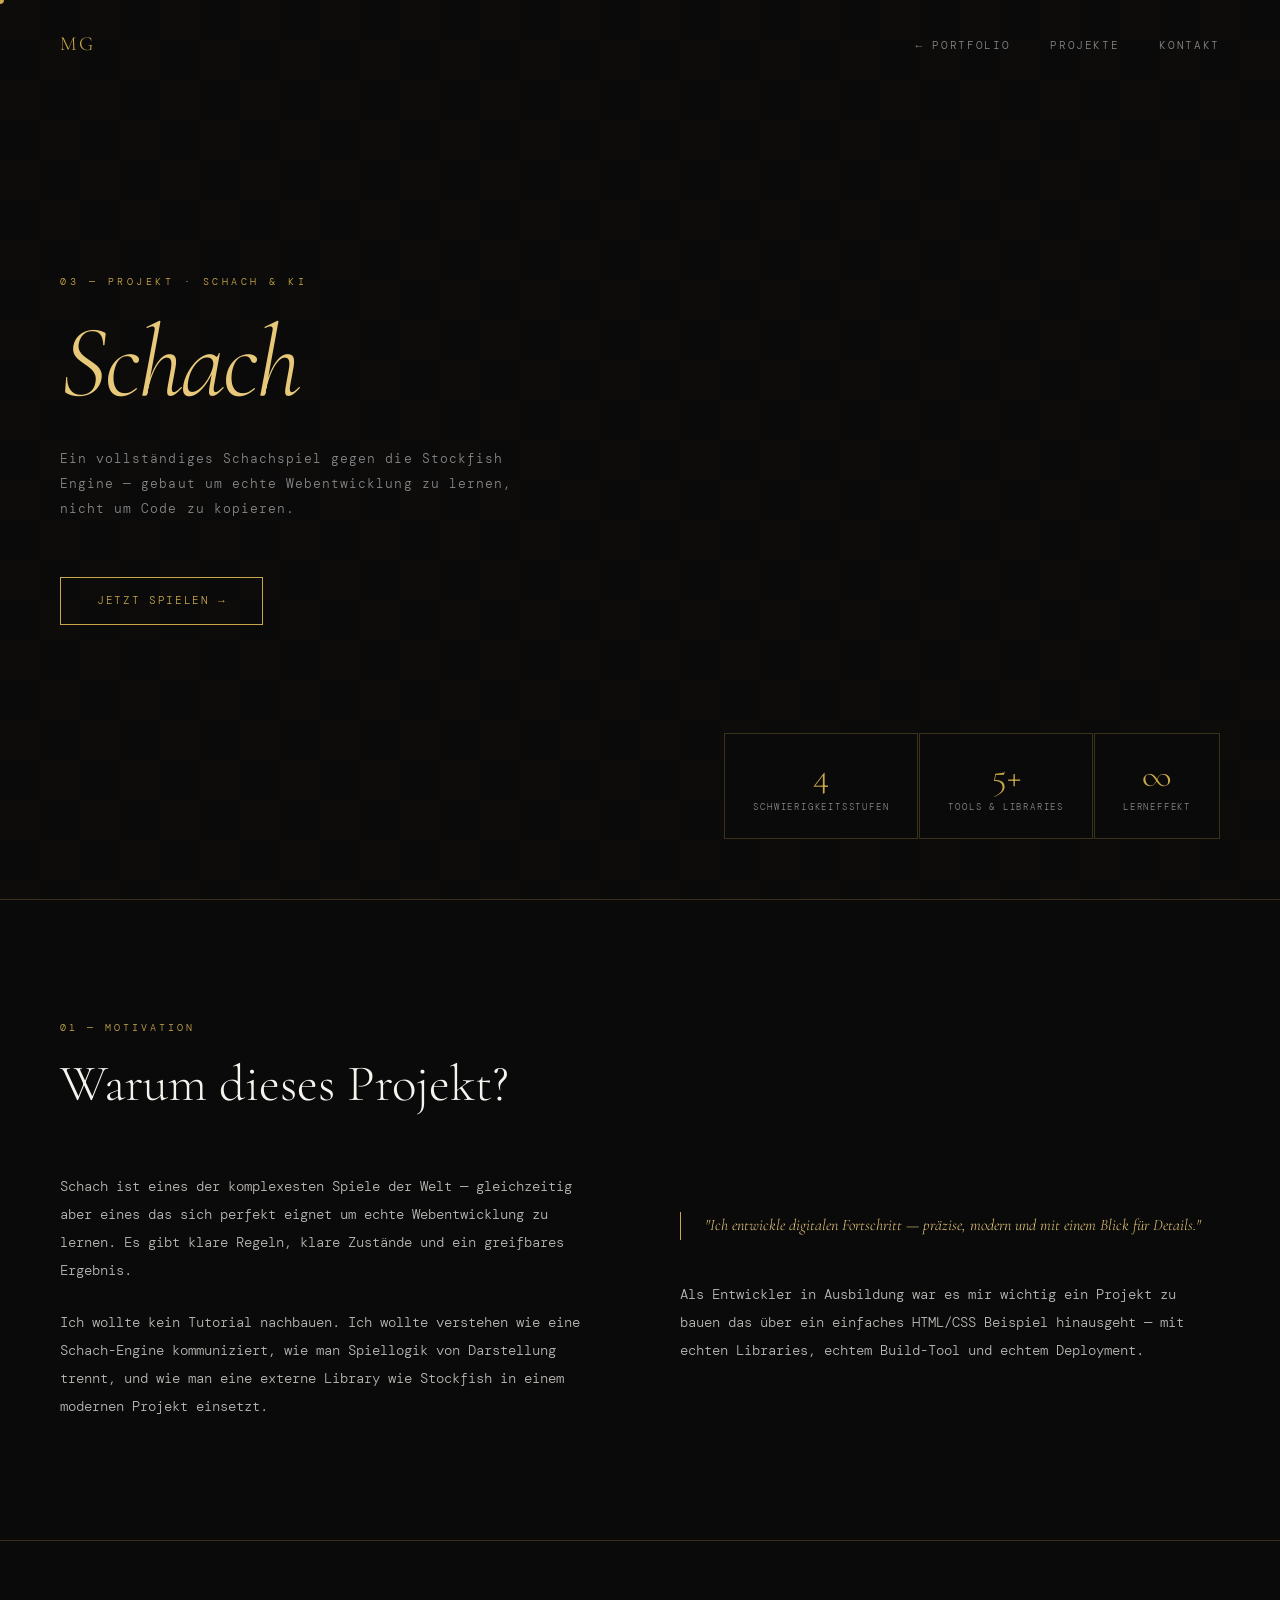
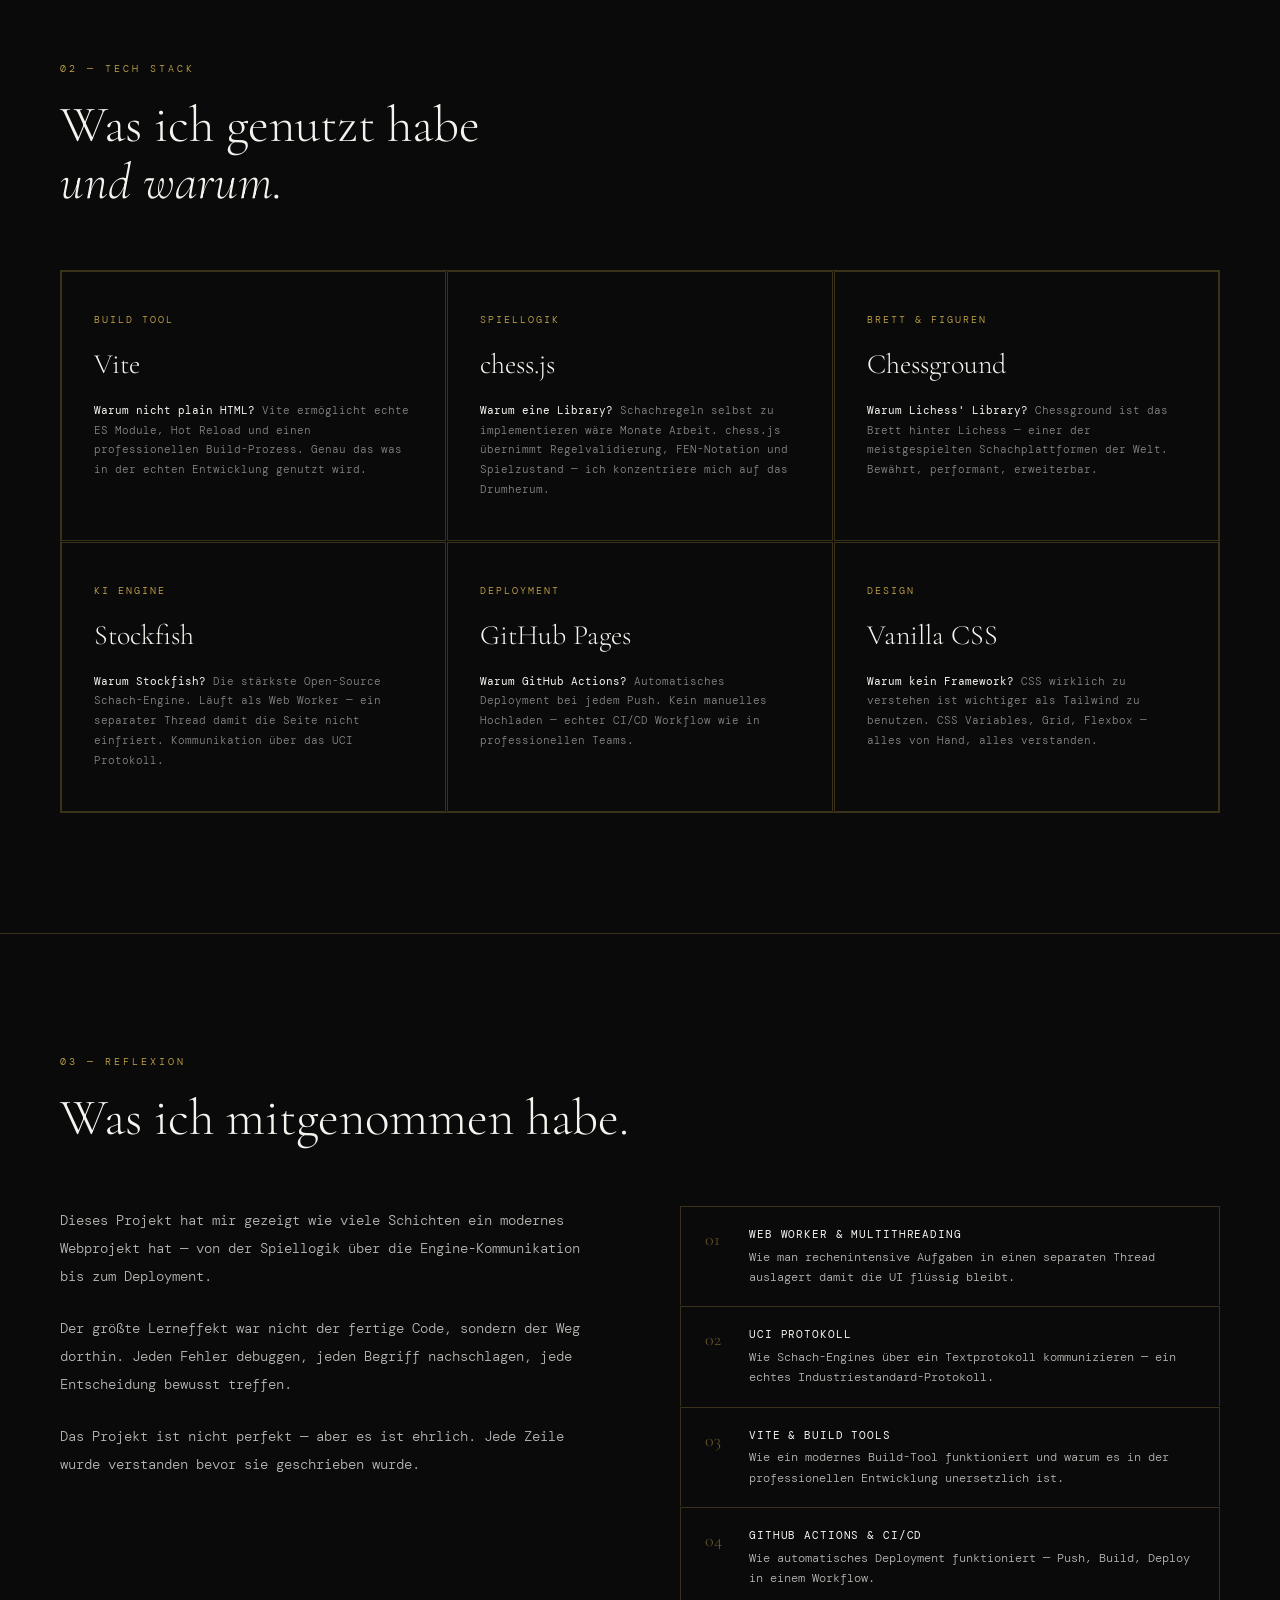
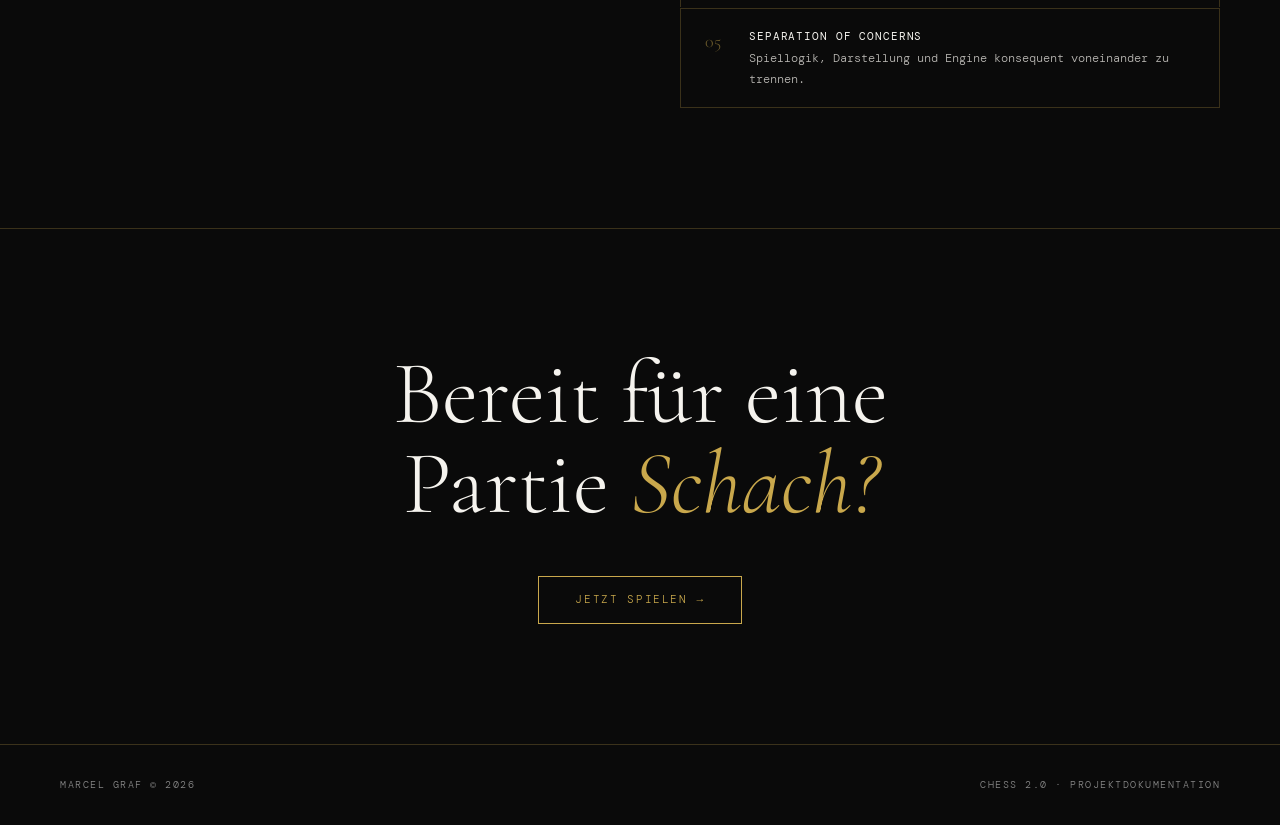
==== projects/chess-info.html @ 5ca76c1f "Added FULL Doc of Chess Project" ====
<!doctype html>
<html lang="de">

<head>
    <meta charset="UTF-8" />
    <meta name="viewport" content="width=device-width, initial-scale=1.0" />
    <title>Chess 2.0 – Projektdokumentation</title>
    <link rel="preconnect" href="https://fonts.googleapis.com" />
    <link rel="stylesheet" href="../css/base.css" />
    <link rel="stylesheet" href="../css/chess-info.css" />
    <link
        href="https://fonts.googleapis.com/css2?family=DM+Mono:wght@300;400&family=Cormorant+Garamond:ital,wght@0,300;0,600;1,300&display=swap"
        rel="stylesheet" />
</head>

<body>

    <!-- Cursor -->
    <div class="cursor" id="cursor"></div>

    <!-- Hintergrund SVG — Schachbrett Muster -->
    <svg id="bg-svg" xmlns="http://www.w3.org/2000/svg" width="100%" height="100%" preserveAspectRatio="xMidYMid slice">
        <defs>
            <pattern id="chess-pattern" x="0" y="0" width="80" height="80" patternUnits="userSpaceOnUse">
                <rect x="0" y="0" width="40" height="40" fill="#c9a84c" />
                <rect x="40" y="40" width="40" height="40" fill="#c9a84c" />
            </pattern>
        </defs>
        <rect width="100%" height="100%" fill="url(#chess-pattern)" />
    </svg>

    <!-- Nav -->
    <nav id="mainNav">
        <a href="../index.html" class="nav-logo">MG</a>
        <ul class="nav-links">
            <li><a href="../index.html">← Portfolio</a></li>
            <li><a href="../index.html#projects">Projekte</a></li>
            <li><a href="../index.html#contact">Kontakt</a></li>
        </ul>
    </nav>

    <main>

        <!-- HERO -->
        <section class="hero" id="hero" style="opacity:1;transform:none;">
            <p class="hero-label">03 — Projekt · Schach & KI</p>
            <h1 class="hero-title">
                <em>Schach</em>
            </h1>
            <p class="hero-sub">
                Ein vollständiges Schachspiel gegen die Stockfish Engine —
                gebaut um echte Webentwicklung zu lernen, nicht um Code zu kopieren.
            </p>
            <div class="hero-cta">
                <a href="https://mueggemg.github.io/chess" class="btn-primary">Jetzt spielen →</a>
            </div>

            <div class="hero-stats">
                <div class="hero-stat">
                    <span class="hero-stat-num">4</span>
                    <span class="hero-stat-label">Schwierigkeitsstufen</span>
                </div>
                <div class="hero-stat">
                    <span class="hero-stat-num">5+</span>
                    <span class="hero-stat-label">Tools & Libraries</span>
                </div>
                <div class="hero-stat">
                    <span class="hero-stat-num">∞</span>
                    <span class="hero-stat-label">Lerneffekt</span>
                </div>
            </div>
        </section>

        <!-- WARUM -->
        <section id="why">
            <p class="section-label">01 — Motivation</p>
            <h2 class="section-title">Warum dieses Projekt?</h2>
            <div class="why-grid">
                <div class="why-text">
                    <p>
                        Schach ist eines der komplexesten Spiele der Welt — gleichzeitig aber eines das sich
                        perfekt eignet um echte Webentwicklung zu lernen. Es gibt klare Regeln, klare Zustände
                        und ein greifbares Ergebnis.
                    </p>
                    <p>
                        Ich wollte kein Tutorial nachbauen. Ich wollte verstehen wie eine Schach-Engine kommuniziert,
                        wie man Spiellogik von Darstellung trennt, und wie man eine externe Library wie Stockfish
                        in einem modernen Projekt einsetzt.
                    </p>
                </div>
                <div>
                    <div class="why-highlight">
                        <p>
                            <em>"Ich entwickle digitalen Fortschritt —
                                präzise, modern und mit einem Blick für Details."</em>
                        </p>
                    </div>
                    <div style="margin-top: 40px;">
                        <div class="why-text">
                            <p>
                                Als Entwickler in Ausbildung war es mir wichtig ein Projekt zu bauen das über
                                ein einfaches HTML/CSS Beispiel hinausgeht — mit echten Libraries, echtem Build-Tool
                                und echtem Deployment.
                            </p>
                        </div>
                    </div>
                </div>
            </div>
        </section>

        <!-- TECH STACK -->
        <section id="tech">
            <p class="section-label">02 — Tech Stack</p>
            <h2 class="section-title">Was ich genutzt habe<br><em>und warum.</em></h2>
            <div class="tech-grid">
                <div class="tech-card">
                    <div class="tech-category">Build Tool</div>
                    <div class="tech-name">Vite</div>
                    <p class="tech-why">
                        <strong>Warum nicht plain HTML?</strong>
                        Vite ermöglicht echte ES Module, Hot Reload und einen professionellen Build-Prozess.
                        Genau das was in der echten Entwicklung genutzt wird.
                    </p>
                </div>
                <div class="tech-card">
                    <div class="tech-category">Spiellogik</div>
                    <div class="tech-name">chess.js</div>
                    <p class="tech-why">
                        <strong>Warum eine Library?</strong>
                        Schachregeln selbst zu implementieren wäre Monate Arbeit.
                        chess.js übernimmt Regelvalidierung, FEN-Notation und Spielzustand —
                        ich konzentriere mich auf das Drumherum.
                    </p>
                </div>
                <div class="tech-card">
                    <div class="tech-category">Brett & Figuren</div>
                    <div class="tech-name">Chessground</div>
                    <p class="tech-why">
                        <strong>Warum Lichess' Library?</strong>
                        Chessground ist das Brett hinter Lichess — einer der meistgespielten
                        Schachplattformen der Welt. Bewährt, performant, erweiterbar.
                    </p>
                </div>
                <div class="tech-card">
                    <div class="tech-category">KI Engine</div>
                    <div class="tech-name">Stockfish</div>
                    <p class="tech-why">
                        <strong>Warum Stockfish?</strong>
                        Die stärkste Open-Source Schach-Engine. Läuft als Web Worker —
                        ein separater Thread damit die Seite nicht einfriert.
                        Kommunikation über das UCI Protokoll.
                    </p>
                </div>
                <div class="tech-card">
                    <div class="tech-category">Deployment</div>
                    <div class="tech-name">GitHub Pages</div>
                    <p class="tech-why">
                        <strong>Warum GitHub Actions?</strong>
                        Automatisches Deployment bei jedem Push. Kein manuelles Hochladen —
                        echter CI/CD Workflow wie in professionellen Teams.
                    </p>
                </div>
                <div class="tech-card">
                    <div class="tech-category">Design</div>
                    <div class="tech-name">Vanilla CSS</div>
                    <p class="tech-why">
                        <strong>Warum kein Framework?</strong>
                        CSS wirklich zu verstehen ist wichtiger als Tailwind zu benutzen.
                        CSS Variables, Grid, Flexbox — alles von Hand, alles verstanden.
                    </p>
                </div>
            </div>
        </section>

        <!-- FAZIT -->
        <section id="fazit">
            <p class="section-label">03 — Reflexion</p>
            <h2 class="section-title">Was ich mitgenommen habe.</h2>
            <div class="fazit-grid">
                <div class="fazit-text">
                    <p>
                        Dieses Projekt hat mir gezeigt wie viele Schichten ein modernes Webprojekt hat —
                        von der Spiellogik über die Engine-Kommunikation bis zum Deployment.
                    </p>
                    <p>
                        Der größte Lerneffekt war nicht der fertige Code,
                        sondern der Weg dorthin. Jeden Fehler debuggen, jeden Begriff nachschlagen,
                        jede Entscheidung bewusst treffen.
                    </p>
                    <p>
                        Das Projekt ist nicht perfekt — aber es ist ehrlich.
                        Jede Zeile wurde verstanden bevor sie geschrieben wurde.
                    </p>
                </div>
                <div class="learnings">
                    <div class="learning-item">
                        <span class="learning-num">01</span>
                        <div class="learning-text">
                            <strong>Web Worker & Multithreading</strong>
                            Wie man rechenintensive Aufgaben in einen separaten Thread auslagert
                            damit die UI flüssig bleibt.
                        </div>
                    </div>
                    <div class="learning-item">
                        <span class="learning-num">02</span>
                        <div class="learning-text">
                            <strong>UCI Protokoll</strong>
                            Wie Schach-Engines über ein Textprotokoll kommunizieren —
                            ein echtes Industriestandard-Protokoll.
                        </div>
                    </div>
                    <div class="learning-item">
                        <span class="learning-num">03</span>
                        <div class="learning-text">
                            <strong>Vite & Build Tools</strong>
                            Wie ein modernes Build-Tool funktioniert und warum
                            es in der professionellen Entwicklung unersetzlich ist.
                        </div>
                    </div>
                    <div class="learning-item">
                        <span class="learning-num">04</span>
                        <div class="learning-text">
                            <strong>GitHub Actions & CI/CD</strong>
                            Wie automatisches Deployment funktioniert —
                            Push, Build, Deploy in einem Workflow.
                        </div>
                    </div>
                    <div class="learning-item">
                        <span class="learning-num">05</span>
                        <div class="learning-text">
                            <strong>Separation of Concerns</strong>
                            Spiellogik, Darstellung und Engine konsequent
                            voneinander zu trennen.
                        </div>
                    </div>
                </div>
            </div>
        </section>

        <!-- CTA -->
        <section id="play" style="border-bottom: none;">
            <h2 class="cta-title">
                Bereit für eine<br>
                Partie <em>Schach?</em>
            </h2>
            <a href="https://mueggemg.github.io/chess" class="btn-primary">Jetzt spielen →</a>
        </section>

    </main>

    <footer>
        <span>Marcel Graf © 2026</span>
        <span>Chess 2.0 · Projektdokumentation</span>
    </footer>

    <script src="../js/base.js"></script>
    <script src="../js/chess-info.js"></script>

</body>

</html>
---- css/base.css ----
/* Allgemein */
* {
  margin: 0;
  padding: 0;
  box-sizing: border-box;
}

:root {
  --gold: #c9a84c;
  --gold-light: #e8c97a;
  --gold-dim: rgba(201, 168, 76, 0.15);
  --white: #f5f3ee;
  --black: #0a0a0a;
  --gray: #888888;
  --border: rgba(201, 168, 76, 0.25);
}

body {
  background-color: var(--black);
  color: var(--white);
  font-family: 'DM Mono', monospace;
  font-weight: 300;
  line-height: 1.6;
}

html {
  scroll-behavior: smooth;
}

/* NAV */
nav {
  position: fixed;
  top: 0;
  left: 0;
  right: 0;
  display: flex;
  justify-content: space-between;
  align-items: center;
  padding: 28px 60px;
  z-index: 100;
  transition:
    border-color 0.4s,
    background 0.4s;
}

.nav-logo {
  font-family: 'Cormorant Garamond', serif;
  font-size: 20px;
  letter-spacing: 0.08em;
  color: var(--gold);
  text-decoration: none;
}

.nav-links {
  display: flex;
  gap: 40px;
  list-style: none;
}

.nav-links a {
  font-size: 11px;
  letter-spacing: 0.15em;
  text-transform: uppercase;
  color: var(--gray);
  text-decoration: none;
  transition: color 0.6s;
}

.nav-links a:hover {
  color: var(--gold);
}

nav.scrolled {
  border-bottom: 1px solid var(--border);
  background: rgba(10, 10, 10, 0.92);
}

/* CUSTOM CURSOR */
.cursor {
  width: 8px;
  height: 8px;
  background: var(--gold);
  border-radius: 50%;
  position: fixed;
  top: 0;
  left: 0;
  pointer-events: none;
  z-index: 9999;
  transition:
    width 0.2s,
    height 0.2s;
}

.cursor.grow {
  width: 40px;
  height: 40px;
  margin-left: -16px;
  margin-top: -16px;
  background: transparent;
  border: 1px solid var(--gold);
}

/* FOOTER */
footer {
  padding: 32px 60px;
  border-top: 1px solid var(--border);
  display: flex;
  justify-content: space-between;
  align-items: center;
  font-size: 10px;
  letter-spacing: 0.15em;
  text-transform: uppercase;
  color: var(--gray);
}

/* RESPONSIVE */
@media (max-width: 768px) {
  /* NAV */
  nav {
    padding: 20px 24px;
  }

  .nav-links {
    gap: 12px;
  }

  .nav-links a {
    font-size: 9px;
    letter-spacing: 0.08em;
  }

  /* FOOTER */
  footer {
    padding: 24px;
    flex-direction: column;
    gap: 8px;
    text-align: center;
  }
}
---- css/chess-info.css ----
@import url('base.css');

/* =========================================
   HINTERGRUND SVG
========================================= */
#bg-svg {
  position: fixed;
  inset: 0;
  z-index: 0;
  opacity: 0.02;
  pointer-events: none;
}

main {
  position: relative;
  z-index: 1;
}

/* =========================================
   HERO
========================================= */
.hero {
  min-height: 100vh;
  display: flex;
  flex-direction: column;
  justify-content: center;
  padding: 0 60px;
  border-bottom: 1px solid var(--border);
  position: relative;
}

.hero-label {
  font-size: 10px;
  letter-spacing: 0.35em;
  text-transform: uppercase;
  color: var(--gold);
  margin-bottom: 24px;
  opacity: 0;
  animation: fadeUp 0.8s ease 0.2s forwards;
}

.hero-title {
  font-family: 'Cormorant Garamond', serif;
  font-size: clamp(56px, 8vw, 110px);
  font-weight: 300;
  line-height: 0.95;
  letter-spacing: -0.02em;
  opacity: 0;
  animation: fadeUp 0.8s ease 0.4s forwards;
}

.hero-title em {
  font-style: italic;
  color: var(--gold-light);
}

.hero-sub {
  margin-top: 36px;
  font-size: 13px;
  letter-spacing: 0.08em;
  color: var(--gray);
  max-width: 480px;
  line-height: 1.9;
  opacity: 0;
  animation: fadeUp 0.8s ease 0.6s forwards;
}

.hero-cta {
  margin-top: 56px;
  opacity: 0;
  animation: fadeUp 0.8s ease 0.8s forwards;
}

.btn-primary {
  padding: 14px 36px;
  border: 1px solid var(--gold);
  color: var(--gold);
  background: transparent;
  font-family: 'DM Mono', monospace;
  font-size: 11px;
  letter-spacing: 0.15em;
  text-transform: uppercase;
  text-decoration: none;
  display: inline-block;
  transition:
    background 0.3s,
    color 0.3s;
}

.btn-primary:hover {
  background: var(--gold);
  color: var(--black);
}

.hero-stats {
  position: absolute;
  right: 60px;
  bottom: 60px;
  display: flex;
  gap: 1px;
  opacity: 0;
  animation: fadeUp 0.8s ease 1s forwards;
}

.hero-stat {
  border: 1px solid var(--border);
  padding: 24px 28px;
  text-align: center;
  background: rgba(10, 10, 10, 0.6);
}

.hero-stat-num {
  font-family: 'Cormorant Garamond', serif;
  font-size: 36px;
  font-weight: 300;
  color: var(--gold);
  display: block;
  line-height: 1;
}

.hero-stat-label {
  font-size: 9px;
  letter-spacing: 0.2em;
  text-transform: uppercase;
  color: var(--gray);
  margin-top: 6px;
  display: block;
}

/* =========================================
   SECTIONS
========================================= */
section {
  padding: 120px 60px;
  border-bottom: 1px solid var(--border);
  opacity: 0;
  transform: translateY(32px);
  transition:
    opacity 0.8s ease,
    transform 0.8s ease;
}

section.visible {
  opacity: 1;
  transform: translateY(0);
}

.section-label {
  font-size: 10px;
  letter-spacing: 0.3em;
  text-transform: uppercase;
  color: var(--gold);
  margin-bottom: 20px;
}

.section-title {
  font-family: 'Cormorant Garamond', serif;
  font-size: clamp(36px, 4vw, 60px);
  font-weight: 300;
  line-height: 1.1;
  margin-bottom: 60px;
}

/* =========================================
   WARUM
========================================= */
.why-grid {
  display: grid;
  grid-template-columns: 1fr 1fr;
  gap: 80px;
  align-items: start;
}

.why-text p {
  font-size: 14px;
  line-height: 2;
  color: rgba(245, 243, 238, 0.75);
  margin-bottom: 24px;
}

.why-text p:last-child {
  margin-bottom: 0;
}

.why-highlight {
  border-left: 1px solid var(--gold);
  padding-left: 24px;
  margin-top: 40px;
}

.why-highlight p {
  font-size: 16px;
  font-family: 'Cormorant Garamond', serif;
  font-weight: 300;
  line-height: 1.7;
  color: var(--white);
}

.why-highlight em {
  color: var(--gold-light);
  font-style: italic;
}

/* =========================================
   TECH STACK
========================================= */
.tech-grid {
  display: grid;
  grid-template-columns: repeat(3, 1fr);
  gap: 1px;
  border: 1px solid var(--border);
}

.tech-card {
  padding: 40px 32px;
  border: 1px solid var(--border);
  position: relative;
  overflow: hidden;
  transition: background 0.3s;
}

.tech-card::before {
  content: '';
  position: absolute;
  bottom: 0;
  left: 0;
  right: 0;
  height: 2px;
  background: linear-gradient(90deg, transparent, var(--gold), transparent);
  transform: scaleX(0);
  transition: transform 0.4s ease;
}

.tech-card:hover {
  background: var(--gold-dim);
}
.tech-card:hover::before {
  transform: scaleX(1);
}

.tech-category {
  font-size: 10px;
  letter-spacing: 0.2em;
  text-transform: uppercase;
  color: var(--gold);
  margin-bottom: 14px;
}

.tech-name {
  font-family: 'Cormorant Garamond', serif;
  font-size: 28px;
  font-weight: 300;
  margin-bottom: 14px;
}

.tech-why {
  font-size: 11px;
  color: var(--gray);
  line-height: 1.8;
}

.tech-why strong {
  color: var(--white);
  font-weight: 400;
}

/* =========================================
   FAZIT
========================================= */
.fazit-grid {
  display: grid;
  grid-template-columns: 1fr 1fr;
  gap: 80px;
}

.fazit-text p {
  font-size: 14px;
  line-height: 2;
  color: rgba(245, 243, 238, 0.75);
  margin-bottom: 24px;
}

.learnings {
  display: flex;
  flex-direction: column;
  gap: 1px;
}

.learning-item {
  padding: 18px 24px;
  border: 1px solid var(--border);
  border-bottom: none;
  display: flex;
  align-items: flex-start;
  gap: 16px;
  transition: background 0.2s;
}

.learning-item:last-child {
  border-bottom: 1px solid var(--border);
}
.learning-item:hover {
  background: var(--gold-dim);
}

.learning-num {
  font-family: 'Cormorant Garamond', serif;
  font-size: 18px;
  color: var(--gold);
  opacity: 0.5;
  flex-shrink: 0;
  min-width: 28px;
}

.learning-text {
  font-size: 12px;
  color: rgba(245, 243, 238, 0.75);
  line-height: 1.7;
}

.learning-text strong {
  color: var(--white);
  font-weight: 400;
  display: block;
  margin-bottom: 3px;
  font-size: 11px;
  letter-spacing: 0.08em;
  text-transform: uppercase;
}

/* =========================================
   CTA
========================================= */
#play {
  text-align: center;
  padding: 120px 60px;
  border-bottom: none;
}

.cta-title {
  font-family: 'Cormorant Garamond', serif;
  font-size: clamp(48px, 7vw, 90px);
  font-weight: 300;
  line-height: 1;
  margin-bottom: 48px;
}

.cta-title em {
  color: var(--gold);
  font-style: italic;
}

/* =========================================
   ANIMATION
========================================= */
@keyframes fadeUp {
  from {
    opacity: 0;
    transform: translateY(20px);
  }
  to {
    opacity: 1;
    transform: translateY(0);
  }
}

/* =========================================
   RESPONSIVE
========================================= */
@media (max-width: 768px) {
  .hero {
    padding: 0 24px;
  }
  .hero-stats {
    display: none;
  }
  section {
    padding: 80px 24px;
  }
  .why-grid,
  .fazit-grid {
    grid-template-columns: 1fr;
    gap: 40px;
  }
  .tech-grid {
    grid-template-columns: 1fr;
  }
  #play {
    padding: 80px 24px;
  }
}
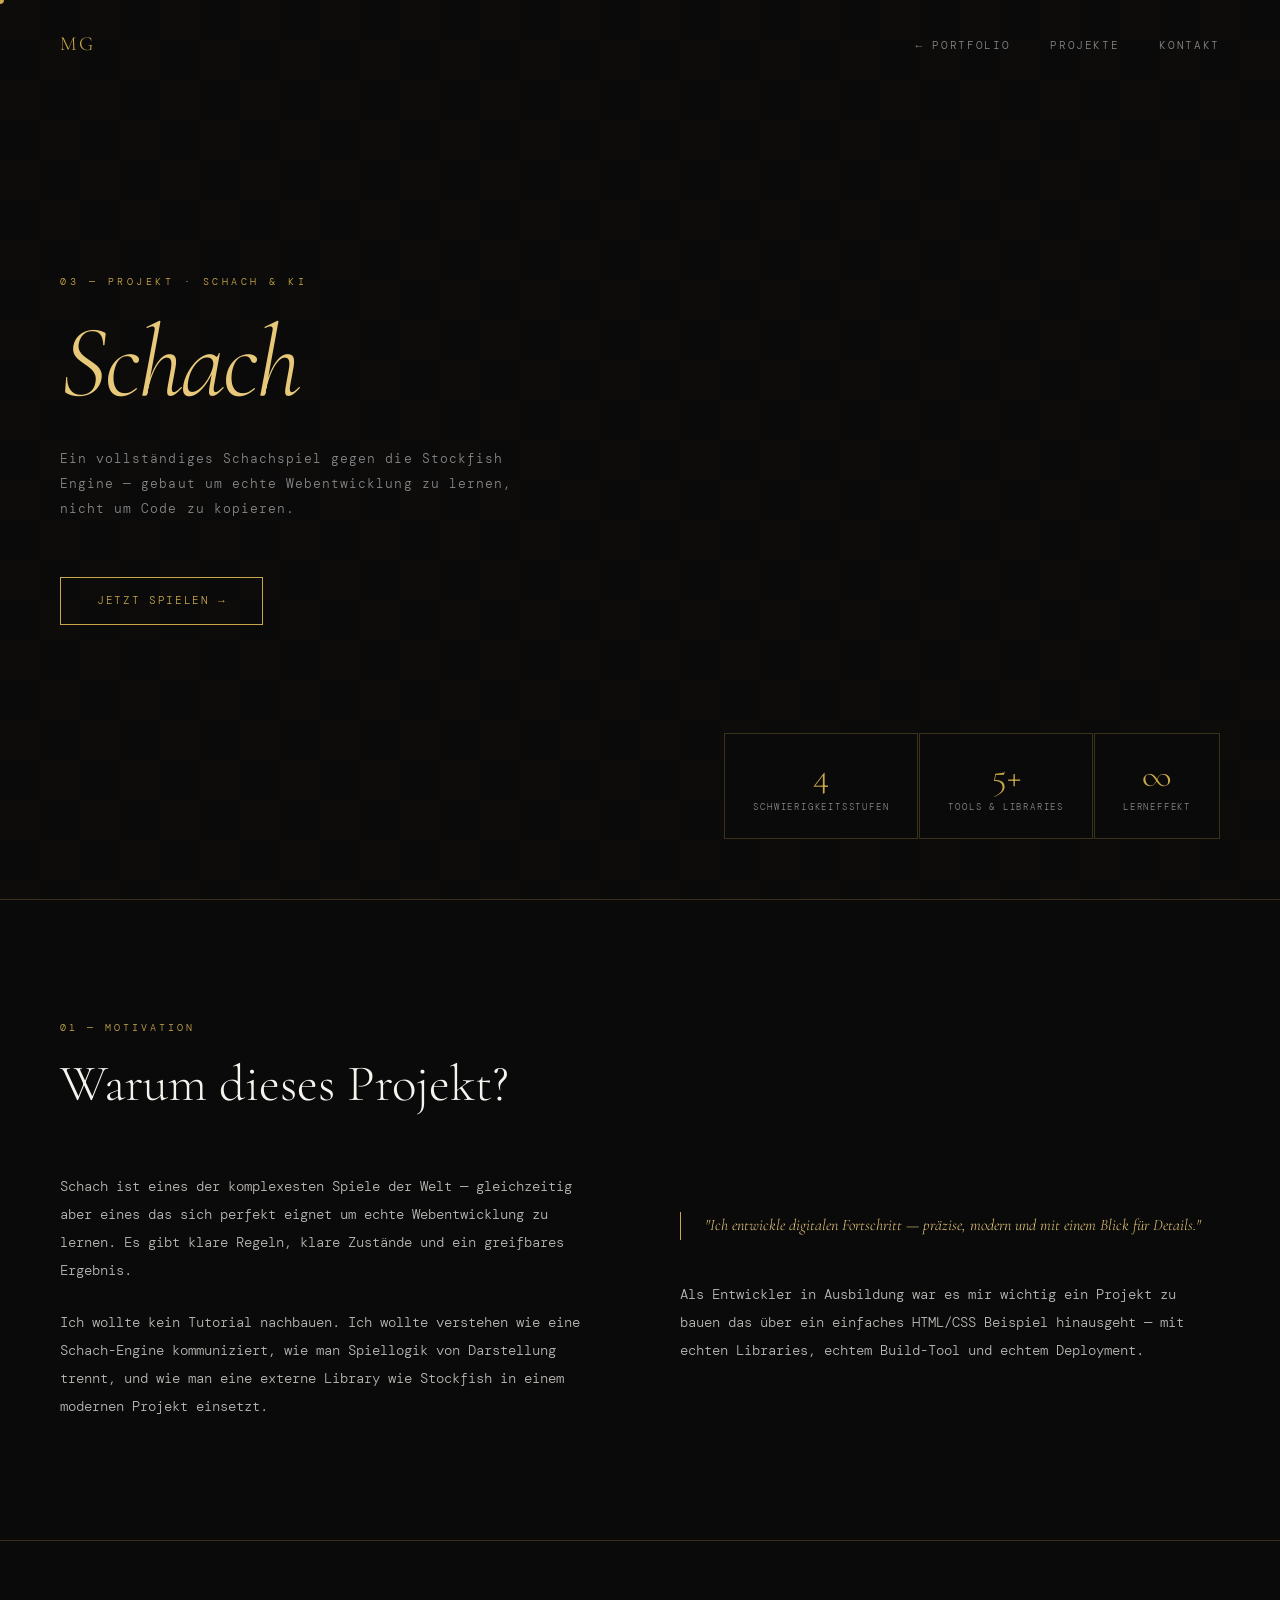
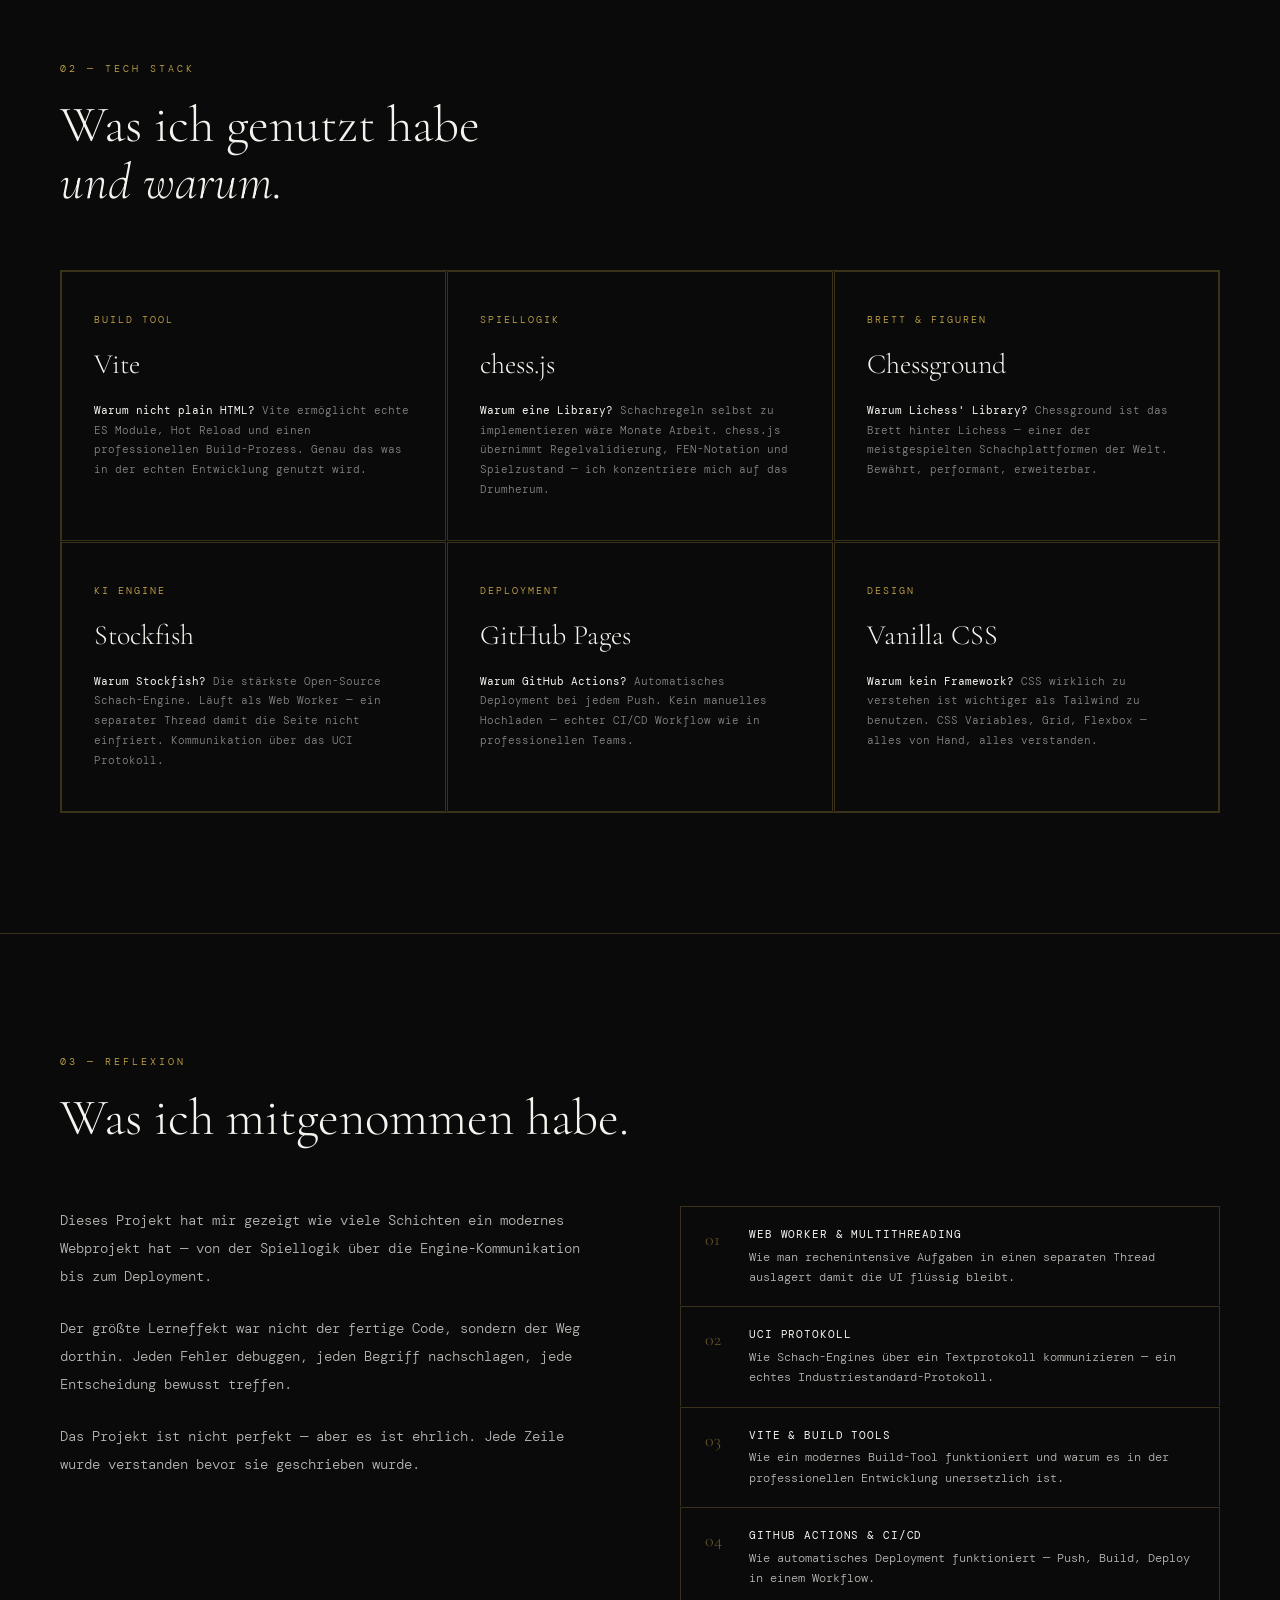
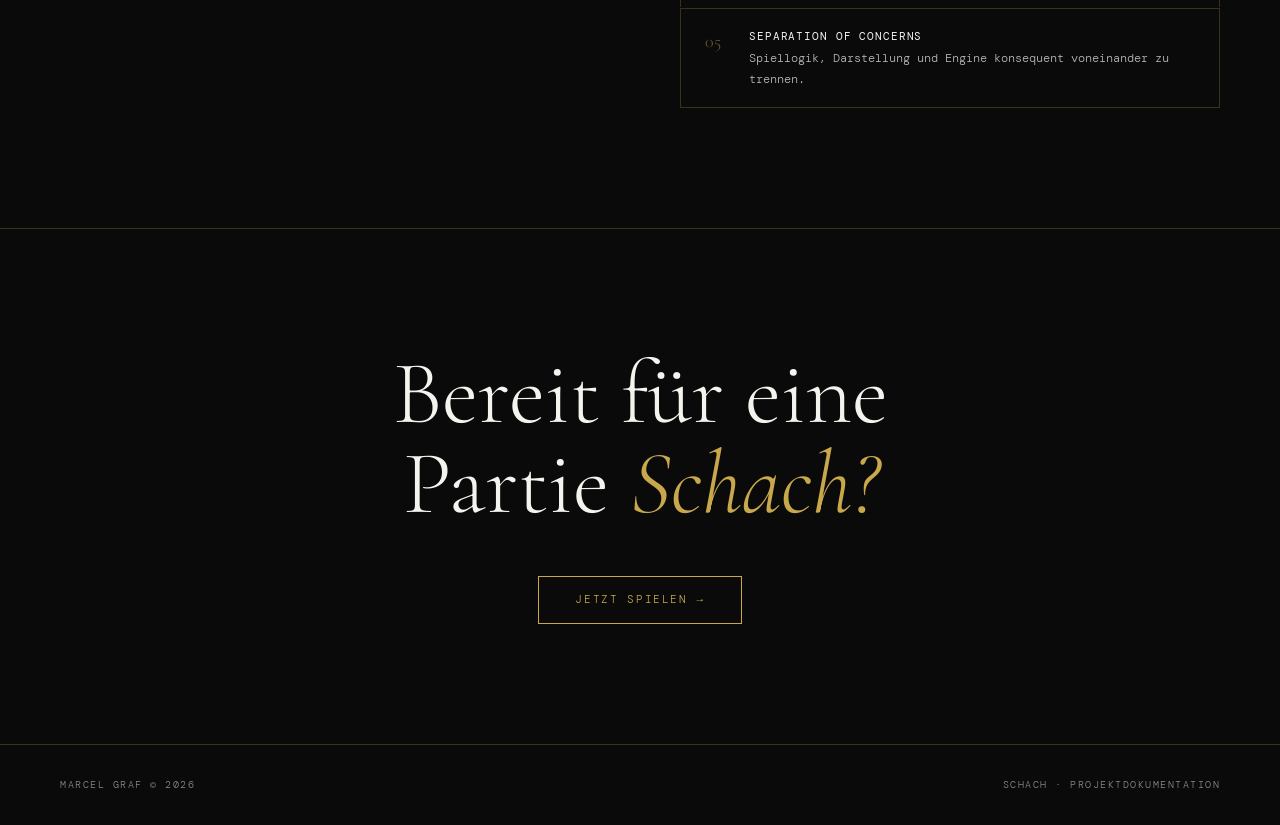
==== commit f442a1fe: "added favicon" ====
--- a/projects/chess-info.html
+++ b/projects/chess-info.html
@@ -250,7 +250,7 @@
 
     <footer>
         <span>Marcel Graf © 2026</span>
-        <span>Chess 2.0 · Projektdokumentation</span>
+        <span>Schach · Projektdokumentation</span>
     </footer>
 
     <script src="../js/base.js"></script>
